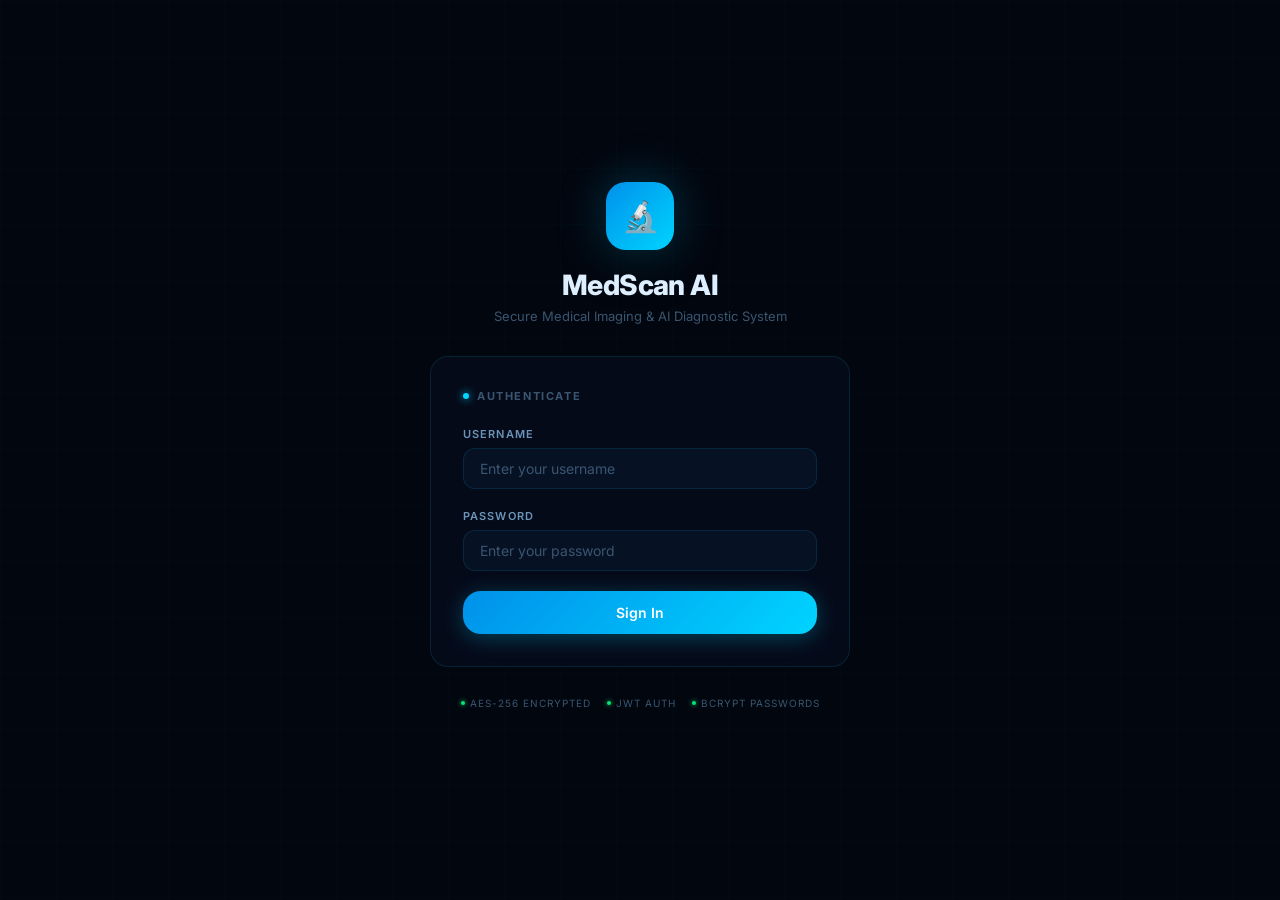
==== frontend/upload.html @ b6bf1d46 "Secure Medical Image AI System - MedScan AI with AES-256 encryption, HuggingFace classification, Gro" ====
<!DOCTYPE html>
<html lang="en">
<head>
  <meta charset="UTF-8">
  <meta name="viewport" content="width=device-width, initial-scale=1.0">
  <title>MedScan AI — Upload Image</title>
  <meta name="description" content="Upload and encrypt medical images for AI-assisted diagnosis.">
  <link rel="stylesheet" href="css/styles.css">
  <link rel="stylesheet" href="css/dashboard.css">
</head>
<body class="bg-grid page-wrap">

  <!-- Navigation -->
  <nav class="nav">
    <div class="nav-brand">
      <div class="nav-icon">🔬</div>
      <div>
        <div class="nav-title">MedScan AI</div>
        <div class="nav-subtitle">Medical Imaging</div>
      </div>
    </div>
    <div class="nav-actions">
      <a id="nav-dashboard-link" href="dashboard.html" class="btn btn-ghost btn-sm hidden">📊 Dashboard</a>
      <div class="nav-user">
        <div class="nav-avatar" id="nav-avatar">?</div>
        <div>
          <div class="nav-user-name" id="nav-username">—</div>
          <div class="nav-user-role" id="nav-role">—</div>
        </div>
      </div>
      <button class="btn btn-secondary btn-sm" onclick="logout()">Logout</button>
    </div>
  </nav>

  <!-- Toast container -->
  <div id="toast-host"></div>

  <div class="page-inner">

    <h1 class="page-heading anim-up">Upload Medical Image</h1>
    <p class="page-sub anim-up" style="animation-delay:.04s;">
      Encrypted with AES-256-CBC before storage. AI analysis runs on the viewer page.
    </p>

    <!-- System alert -->
    <div id="upload-alert" class="alert hidden" style="margin-bottom:16px;"></div>

    <!-- Drop zone -->
    <div class="drop-zone anim-up" id="drop-zone" style="animation-delay:.08s; margin-bottom:20px;">
      <input type="file" id="file-input" class="drop-zone-input" accept=".jpg,.jpeg,.png,.dcm">
      <span class="drop-icon" id="drop-icon">📁</span>
      <div class="drop-title" id="drop-title">Drop your image here, or click to browse</div>
      <div class="drop-sub"   id="drop-sub">Supported: JPG · PNG · DICOM (.dcm) — Max 50 MB</div>
    </div>

    <!-- Preview -->
    <div id="preview-wrap" class="preview-wrap hidden" style="margin-bottom:20px;">
      <img id="preview-img" class="preview-img" src="" alt="Preview">
      <div class="preview-bar" id="preview-filename">—</div>
    </div>

    <!-- Form card -->
    <div class="card anim-up" style="animation-delay:.12s;">
      <div class="card-header">
        <div class="card-title">
          <span class="card-title-dot"></span>
          Image Details
        </div>
        <span class="badge badge-info">Step 2 of 2</span>
      </div>
      <div class="card-body">

        <!-- Patient selector (dropdown populated from API, fallback to text input) -->
        <div class="form-group">
          <label class="form-label" for="patient-select">Patient</label>
          <div class="patient-select-wrap">
            <select id="patient-select" class="form-input">
              <option value="">Loading patients…</option>
            </select>
            <span id="patient-load-spin" class="patient-select-loading">
              <span class="spinner" style="width:14px;height:14px;"></span>
            </span>
          </div>
          <span class="form-hint" id="patient-hint">Fetching patient list from server…</span>
        </div>

        <!-- OR: manual patient ID fallback -->
        <div id="manual-pid-wrap" class="hidden">
          <div class="form-group">
            <label class="form-label" for="patient-id-manual">Patient ID (manual)</label>
            <input type="number" id="patient-id-manual" class="form-input"
                   placeholder="Enter numeric patient ID" min="1">
            <span class="form-hint">Patient select unavailable — enter ID manually.</span>
          </div>
        </div>

        <div class="row" style="justify-content:space-between; align-items:center; flex-wrap:wrap; gap:10px; margin-top:8px;">
          <a href="patient-new.html" class="btn btn-secondary btn-sm" id="add-patient-link" style="display:none;">
            + New Patient
          </a>
          <div class="row gap-8" style="margin-left:auto;">
            <button class="btn btn-secondary" onclick="clearForm()">Clear</button>
            <button class="btn btn-primary" id="upload-btn" onclick="submitUpload()" disabled>
              <span id="upload-btn-text">Upload &amp; Encrypt</span>
              <span id="upload-spinner" class="spinner hidden"></span>
            </button>
          </div>
        </div>

      </div>
    </div>

    <!-- Info cards -->
    <div class="stats-grid" style="grid-template-columns:repeat(auto-fit,minmax(150px,1fr)); margin-top:24px;">
      <div class="stat-card anim-up anim-d1">
        <div class="stat-icon">🔐</div>
        <div class="stat-body"><div class="stat-label">AES-256-CBC</div><div class="text-xs text-muted mt-8">Zero plaintext storage</div></div>
      </div>
      <div class="stat-card anim-up anim-d2">
        <div class="stat-icon">🤖</div>
        <div class="stat-body"><div class="stat-label">AI Analysis</div><div class="text-xs text-muted mt-8">HuggingFace + Groq</div></div>
      </div>
      <div class="stat-card anim-up anim-d3">
        <div class="stat-icon">✅</div>
        <div class="stat-body"><div class="stat-label">SHA-256</div><div class="text-xs text-muted mt-8">Integrity per view</div></div>
      </div>
      <div class="stat-card anim-up anim-d4">
        <div class="stat-icon">📋</div>
        <div class="stat-body"><div class="stat-label">Audit Log</div><div class="text-xs text-muted mt-8">Full activity trail</div></div>
      </div>
    </div>

  </div>

  <script src="js/api.js"></script>
  <script src="js/upload.js"></script>
</body>
</html>
---- frontend/css/styles.css ----
/* =========================================================
   MedScan AI  —  Medical Imaging System Design System
   A premium dark medical UI with Three.js viewer support
   ========================================================= */

@import url('https://fonts.googleapis.com/css2?family=Inter:wght@300;400;500;600;700;800&family=JetBrains+Mono:wght@400;500&display=swap');

/* ── Custom Properties ─────────────────────────────────── */
:root {
  --bg-void:       #02060f;
  --bg-primary:    #050b18;
  --bg-secondary:  #080f20;
  --bg-tertiary:   #0c1830;
  --bg-card:       rgba(6, 12, 28, 0.88);
  --bg-glass:      rgba(0, 150, 200, 0.04);

  --accent:        #00d4ff;
  --accent-dark:   #0091ea;
  --accent-dim:    rgba(0, 212, 255, 0.18);
  --accent-glow:   rgba(0, 212, 255, 0.28);

  --text-primary:  #ddeeff;
  --text-secondary:#6a94b8;
  --text-muted:    #3a5570;
  --text-accent:   #00d4ff;

  --border:        rgba(0, 212, 255, 0.12);
  --border-hover:  rgba(0, 212, 255, 0.38);

  --success:       #00e676;
  --success-bg:    rgba(0, 230, 118, 0.08);
  --danger:        #ff3d71;
  --danger-bg:     rgba(255, 61, 113, 0.08);
  --warning:       #ffaa00;
  --warning-bg:    rgba(255, 170, 0, 0.08);
  --info-bg:       rgba(0, 212, 255, 0.06);

  --r-sm:  6px;
  --r-md:  12px;
  --r-lg:  18px;
  --r-xl:  24px;
  --r-2xl: 32px;

  --shadow-card:   0 8px 40px rgba(0,0,0,0.5), 0 0 0 1px var(--border);
  --shadow-glow:   0 0 32px rgba(0,180,230,0.22);
  --shadow-input:  0 0 0 2px rgba(0,212,255,0.22);

  --ease: 0.22s cubic-bezier(0.4, 0, 0.2, 1);
}

/* ── Reset ─────────────────────────────────────────────── */
*, *::before, *::after { box-sizing: border-box; margin: 0; padding: 0; }
html { scroll-behavior: smooth; }
body {
  font-family: 'Inter', system-ui, sans-serif;
  background: var(--bg-void);
  color: var(--text-primary);
  min-height: 100vh;
  -webkit-font-smoothing: antialiased;
  overflow-x: hidden;
}
a { color: inherit; text-decoration: none; }
img { display: block; }
input, button, select, textarea { font-family: inherit; }

/* ── Scrollbar ─────────────────────────────────────────── */
::-webkit-scrollbar { width: 5px; height: 5px; }
::-webkit-scrollbar-track { background: var(--bg-primary); }
::-webkit-scrollbar-thumb { background: var(--bg-tertiary); border-radius: 3px; }
::-webkit-scrollbar-thumb:hover { background: var(--accent-dark); }

/* ── Ambient BG Grid (applied via body::before) ────────── */
.bg-grid::before {
  content: '';
  position: fixed; inset: 0; z-index: 0; pointer-events: none;
  background-image:
    linear-gradient(rgba(0,212,255,.025) 1px, transparent 1px),
    linear-gradient(90deg, rgba(0,212,255,.025) 1px, transparent 1px);
  background-size: 56px 56px;
}

/* ── Navigation ────────────────────────────────────────── */
.nav {
  position: fixed; top: 0; left: 0; right: 0; z-index: 200;
  height: 58px;
  background: rgba(3, 8, 20, 0.92);
  backdrop-filter: blur(24px);
  -webkit-backdrop-filter: blur(24px);
  border-bottom: 1px solid var(--border);
  display: flex; align-items: center;
  justify-content: space-between;
  padding: 0 24px;
}
.nav-brand { display: flex; align-items: center; gap: 12px; }
.nav-icon {
  width: 34px; height: 34px;
  background: linear-gradient(135deg, var(--accent-dark), var(--accent));
  border-radius: var(--r-sm);
  display: flex; align-items: center; justify-content: center;
  font-size: 17px;
  box-shadow: 0 0 18px var(--accent-glow);
}
.nav-title { font-size: 15px; font-weight: 700; letter-spacing: -0.3px; }
.nav-subtitle { font-size: 9px; color: var(--text-muted); letter-spacing: 1.8px; text-transform: uppercase; margin-top: 1px; }
.nav-actions { display: flex; align-items: center; gap: 10px; }
.nav-user {
  display: flex; align-items: center; gap: 10px;
  padding: 5px 14px; border-radius: var(--r-md);
  background: var(--bg-glass); border: 1px solid var(--border);
}
.nav-avatar {
  width: 26px; height: 26px; border-radius: 50%;
  background: linear-gradient(135deg, var(--accent-dark), var(--accent));
  display: flex; align-items: center; justify-content: center;
  font-size: 11px; font-weight: 700; color: #fff;
}
.nav-user-name { font-size: 13px; font-weight: 500; }
.nav-user-role { font-size: 9px; color: var(--text-muted); text-transform: uppercase; letter-spacing: .8px; }

/* ── Buttons ───────────────────────────────────────────── */
.btn {
  display: inline-flex; align-items: center; justify-content: center; gap: 7px;
  padding: 9px 20px; border: none; border-radius: var(--r-md);
  font-size: 13px; font-weight: 600; font-family: inherit;
  cursor: pointer; transition: all var(--ease);
  white-space: nowrap; position: relative; overflow: hidden;
  letter-spacing: 0.1px;
}
.btn::after {
  content: ''; position: absolute; inset: 0; pointer-events: none;
  background: rgba(255,255,255,.06); opacity: 0; transition: opacity var(--ease);
}
.btn:hover::after { opacity: 1; }
.btn:active { transform: scale(0.97); }
.btn:disabled { opacity: 0.38; cursor: not-allowed; transform: none !important; }

.btn-primary {
  background: linear-gradient(135deg, var(--accent-dark), var(--accent));
  color: #fff; box-shadow: 0 4px 22px var(--accent-glow);
}
.btn-primary:hover { box-shadow: 0 6px 32px rgba(0,212,255,.42); transform: translateY(-1px); }
.btn-secondary {
  background: transparent; color: var(--text-primary);
  border: 1px solid var(--border);
}
.btn-secondary:hover { border-color: var(--accent); color: var(--accent); box-shadow: 0 0 14px var(--accent-dim); }
.btn-ghost {
  background: var(--accent-dim); color: var(--accent);
  border: 1px solid rgba(0,212,255,.22);
}
.btn-ghost:hover { background: rgba(0,212,255,.25); border-color: var(--accent); }
.btn-danger { background: var(--danger-bg); color: var(--danger); border: 1px solid rgba(255,61,113,.28); }
.btn-danger:hover { background: rgba(255,61,113,.18); box-shadow: 0 0 14px rgba(255,61,113,.22); }

.btn-sm  { padding: 6px 14px; font-size: 12px; }
.btn-lg  { padding: 13px 32px; font-size: 14px; border-radius: var(--r-lg); }
.btn-block { width: 100%; }

/* ── Cards ─────────────────────────────────────────────── */
.card {
  background: var(--bg-card);
  border: 1px solid var(--border);
  border-radius: var(--r-lg);
  backdrop-filter: blur(20px);
  -webkit-backdrop-filter: blur(20px);
}
.card-header {
  padding: 14px 20px;
  border-bottom: 1px solid var(--border);
  display: flex; align-items: center; justify-content: space-between;
}
.card-title {
  font-size: 11px; font-weight: 700;
  text-transform: uppercase; letter-spacing: 1.6px;
  color: var(--text-muted);
  display: flex; align-items: center; gap: 8px;
}
.card-title-dot {
  width: 6px; height: 6px; border-radius: 50%;
  background: var(--accent); box-shadow: 0 0 8px var(--accent);
  animation: pulse-glow 2s ease-in-out infinite;
}
.card-body { padding: 20px; }

/* ── Form ──────────────────────────────────────────────── */
.form-group { display: flex; flex-direction: column; gap: 7px; margin-bottom: 20px; }
.form-label { font-size: 11px; font-weight: 600; color: var(--text-secondary); text-transform: uppercase; letter-spacing: 1.1px; }
.form-input {
  width: 100%; padding: 11px 16px;
  background: rgba(8, 18, 38, 0.9);
  border: 1px solid var(--border); border-radius: var(--r-md);
  color: var(--text-primary); font-size: 14px;
  transition: all var(--ease); outline: none;
}
.form-input:focus { border-color: var(--accent); box-shadow: var(--shadow-input); background: rgba(8, 18, 40, 1); }
.form-input::placeholder { color: var(--text-muted); }
.form-hint { font-size: 11px; color: var(--text-muted); }

/* ── Badges ────────────────────────────────────────────── */
.badge {
  display: inline-flex; align-items: center; gap: 6px;
  padding: 4px 12px; border-radius: 999px;
  font-size: 11px; font-weight: 700;
  text-transform: uppercase; letter-spacing: 0.7px;
}
.badge-dot { width: 6px; height: 6px; border-radius: 50%; flex-shrink: 0; }
.badge-success { background: var(--success-bg); color: var(--success); border: 1px solid rgba(0,230,118,.28); }
.badge-success .badge-dot { background: var(--success); box-shadow: 0 0 7px var(--success); animation: pulse-glow 1.6s ease-in-out infinite; }
.badge-danger  { background: var(--danger-bg);  color: var(--danger);  border: 1px solid rgba(255,61,113,.28); }
.badge-danger .badge-dot  { background: var(--danger);  box-shadow: 0 0 7px var(--danger);  animation: pulse-glow .8s ease-in-out infinite; }
.badge-warning { background: var(--warning-bg); color: var(--warning); border: 1px solid rgba(255,170,0,.28); }
.badge-info    { background: var(--info-bg);    color: var(--accent);  border: 1px solid rgba(0,212,255,.2); }

/* ── Spinner ───────────────────────────────────────────── */
.spinner {
  display: inline-block; width: 18px; height: 18px;
  border: 2px solid rgba(0,212,255,.14); border-top-color: var(--accent);
  border-radius: 50%; animation: spin .65s linear infinite; flex-shrink: 0;
}
.spinner-lg { width: 46px; height: 46px; border-width: 3px; }

/* Loading overlay */
.loading-overlay {
  position: absolute; inset: 0; z-index: 40;
  background: rgba(2,6,15,0.84); backdrop-filter: blur(10px);
  display: flex; flex-direction: column;
  align-items: center; justify-content: center; gap: 18px;
  border-radius: inherit;
}
.loading-text {
  font-size: 13px; color: var(--text-secondary);
  animation: pulse-text 1.4s ease-in-out infinite;
}

/* ── Alert ─────────────────────────────────────────────── */
.alert {
  padding: 12px 16px; border-radius: var(--r-md);
  font-size: 13px; display: flex; align-items: center; gap: 10px;
  animation: fadeIn .3s ease;
}
.alert-danger  { background: var(--danger-bg);  border: 1px solid rgba(255,61,113,.3);  color: #ff7799; }
.alert-success { background: var(--success-bg); border: 1px solid rgba(0,230,118,.3);  color: #60dda8; }
.alert-info    { background: var(--info-bg);    border: 1px solid rgba(0,212,255,.2);   color: var(--accent); }

/* ── Confidence bar ────────────────────────────────────── */
.confidence-wrap { display: flex; flex-direction: column; gap: 10px; }
.confidence-top  { display: flex; justify-content: space-between; align-items: flex-end; }
.conf-label      { font-size: 16px; font-weight: 700; color: var(--text-primary); }
.conf-pct        { font-size: 26px; font-weight: 800; color: var(--accent); font-family: 'JetBrains Mono', monospace; line-height: 1; }
.conf-track {
  height: 8px; background: rgba(0,212,255,.07);
  border-radius: 999px; overflow: hidden; border: 1px solid var(--border);
}
.conf-fill {
  height: 100%; width: 0%;
  background: linear-gradient(90deg, var(--accent-dark), var(--accent));
  border-radius: 999px;
  transition: width 1.3s cubic-bezier(.25,.46,.45,.94);
  box-shadow: 0 0 14px var(--accent-glow);
}
.conf-all-row {
  display: flex; justify-content: space-between; align-items: center;
  padding: 6px 0; border-bottom: 1px solid var(--border);
  font-size: 12px;
}
.conf-all-row:last-child { border-bottom: none; }
.conf-all-label { color: var(--text-secondary); flex: 1; }
.conf-all-mini-track {
  width: 80px; height: 4px;
  background: rgba(0,212,255,.07); border-radius: 999px; overflow: hidden; margin: 0 10px;
}
.conf-all-mini-fill {
  height: 100%; background: linear-gradient(90deg, var(--accent-dark), var(--accent));
  border-radius: 999px;
}
.conf-all-pct { font-size: 11px; font-family: 'JetBrains Mono', monospace; color: var(--text-muted); width: 36px; text-align: right; }

/* ── Report ─────────────────────────────────────────────── */
.report-body {
  font-size: 12.5px; line-height: 1.78;
  color: var(--text-secondary);
}
.report-body h1,.report-body h2,.report-body h3,.report-body h4 {
  font-size: 12px; font-weight: 700; color: var(--accent);
  text-transform: uppercase; letter-spacing: .9px;
  margin: 14px 0 6px;
}
.report-body strong,.report-body b { color: var(--text-primary); font-weight: 600; }
.report-body p  { margin-bottom: 10px; }
.report-body ul, .report-body ol { padding-left: 18px; margin-bottom: 10px; }
.report-body li { margin-bottom: 4px; }
.report-body hr { border: none; border-top: 1px solid var(--border); margin: 12px 0; }
.report-body blockquote {
  border-left: 3px solid var(--accent); padding-left: 12px;
  color: var(--text-muted); font-style: italic;
}

/* ── Animations ────────────────────────────────────────── */
@keyframes spin       { to { transform: rotate(360deg); } }
@keyframes pulse-glow { 0%,100% { opacity:1; } 50% { opacity:.35; } }
@keyframes pulse-text { 0%,100% { opacity:.7; } 50% { opacity:1; } }
@keyframes fadeInUp   { from { opacity:0; transform:translateY(16px); } to { opacity:1; transform:translateY(0); } }
@keyframes fadeIn     { from { opacity:0; } to { opacity:1; } }
@keyframes slideLeft  { from { opacity:0; transform:translateX(20px); } to { opacity:1; transform:translateX(0); } }

/* ── Utility ────────────────────────────────────────────── */
.hidden     { display: none !important; }
.mono       { font-family: 'JetBrains Mono', monospace; }
.text-muted { color: var(--text-muted); }
.text-accent{ color: var(--accent); }
.text-sm    { font-size: 12px; }
.text-xs    { font-size: 11px; }
.divider    { height: 1px; background: var(--border); margin: 8px 0; }
.row        { display: flex; align-items: center; }
.row-between{ display: flex; align-items: center; justify-content: space-between; }
.col        { display: flex; flex-direction: column; gap: 4px; }
.gap-4      { gap: 4px; } .gap-8 { gap: 8px; } .gap-12 { gap: 12px; } .gap-16 { gap: 16px; }
.p-4        { padding: 4px; } .p-8 { padding: 8px; } .p-16 { padding: 16px; }
.mt-8       { margin-top: 8px; } .mt-16 { margin-top: 16px; } .mt-24 { margin-top: 24px; }
.w-full     { width: 100%; }
.anim-up    { animation: fadeInUp .45s ease forwards; }
.anim-left  { animation: slideLeft .45s ease forwards; }
.anim-d1    { animation-delay:.05s; } .anim-d2 { animation-delay:.1s; }
.anim-d3    { animation-delay:.18s;} .anim-d4 { animation-delay:.26s; }

/* ── LOGIN PAGE ────────────────────────────────────────── */
.login-root {
  min-height: 100vh;
  display: flex; align-items: center; justify-content: center;
  padding: 24px; position: relative; z-index: 1;
}
.login-outer { width: 100%; max-width: 420px; }
.login-head  { text-align: center; margin-bottom: 32px; }
.login-logo  {
  display: inline-flex; width: 68px; height: 68px;
  background: linear-gradient(135deg, var(--accent-dark), var(--accent));
  border-radius: 20px; align-items: center; justify-content: center;
  font-size: 30px; margin-bottom: 18px;
  box-shadow: 0 0 48px rgba(0,180,230,.3), 0 12px 40px rgba(0,0,0,.5);
}
.login-title    { font-size: 28px; font-weight: 800; letter-spacing: -0.6px; margin-bottom: 6px; }
.login-tagline  { font-size: 13px; color: var(--text-muted); }
.login-card     { padding: 32px; animation: fadeInUp .5s ease; }

/* Security indicator strip at bottom */
.login-security {
  margin-top: 20px; padding: 10px 16px;
  display: flex; align-items: center; justify-content: center; gap: 16px;
  font-size: 10px; color: var(--text-muted); text-transform: uppercase; letter-spacing: 1px;
}
.login-security-item { display: flex; align-items: center; gap: 5px; }
.login-security-dot  { width: 4px; height: 4px; border-radius: 50%; background: var(--success); box-shadow: 0 0 5px var(--success); }

/* ── UPLOAD PAGE ───────────────────────────────────────── */
.page-wrap { padding-top: 58px; min-height: 100vh; position: relative; z-index: 1; }
.page-inner { max-width: 760px; margin: 0 auto; padding: 40px 24px; }
.page-heading { font-size: 22px; font-weight: 800; letter-spacing: -0.4px; margin-bottom: 4px; }
.page-sub     { font-size: 13px; color: var(--text-muted); margin-bottom: 32px; }

/* Drop zone */
.drop-zone {
  position: relative; border: 2px dashed var(--border);
  border-radius: var(--r-lg); padding: 48px 24px;
  text-align: center; cursor: pointer;
  background: rgba(0,212,255,.018);
  transition: all var(--ease);
}
.drop-zone:hover, .drop-zone.drag-active {
  border-color: var(--accent);
  background: rgba(0,212,255,.05);
  box-shadow: 0 0 36px var(--accent-dim);
}
.drop-zone-input {
  position: absolute; inset: 0; width: 100%; height: 100%;
  opacity: 0; cursor: pointer;
}
.drop-icon  { font-size: 52px; margin-bottom: 14px; display: block; }
.drop-title { font-size: 16px; font-weight: 600; margin-bottom: 6px; }
.drop-sub   { font-size: 12px; color: var(--text-muted); }

/* Preview */
.preview-wrap {
  border-radius: var(--r-md); overflow: hidden;
  border: 1px solid var(--border); position: relative;
  background: #000; max-height: 320px;
  animation: fadeIn .35s ease;
}
.preview-img  { width: 100%; max-height: 320px; object-fit: contain; }
.preview-bar  {
  position: absolute; bottom: 0; left: 0; right: 0;
  background: linear-gradient(transparent, rgba(2,6,15,.95));
  padding: 16px; font-size: 11px; color: var(--text-secondary); font-family: 'JetBrains Mono', monospace;
}

/* ── VIEWER PAGE ───────────────────────────────────────── */
.viewer-root      { height: 100vh; display: flex; flex-direction: column; overflow: hidden; padding-top: 58px; }
.viewer-layout    { flex: 1; display: flex; overflow: hidden; }

/* Left: canvas */
.canvas-panel     { flex: 1; position: relative; background: #020812; overflow: hidden; }
#three-canvas     { display: block; width: 100%; height: 100%; }

/* Toolbar */
.canvas-toolbar {
  position: absolute; top: 14px; left: 50%; transform: translateX(-50%);
  display: flex; gap: 4px;
  background: rgba(3,8,20,.82); backdrop-filter: blur(14px);
  padding: 6px; border-radius: var(--r-lg); border: 1px solid var(--border);
  z-index: 10;
}
.tool-btn {
  width: 36px; height: 36px; border: none;
  border-radius: var(--r-sm); background: transparent;
  color: var(--text-secondary); cursor: pointer; font-size: 16px;
  display: flex; align-items: center; justify-content: center;
  transition: all var(--ease); position: relative;
}
.tool-btn:hover { background: rgba(0,212,255,.1); color: var(--accent); }
.tool-btn.on    { background: rgba(0,212,255,.16); color: var(--accent); box-shadow: 0 0 10px var(--accent-dim); }
.tool-sep       { width: 1px; background: var(--border); margin: 4px 2px; }

/* Canvas corner HUD */
.canvas-hud {
  position: absolute; bottom: 14px; left: 16px;
  font-size: 10px; color: rgba(0,180,230,.35);
  font-family: 'JetBrains Mono', monospace; line-height: 1.7;
  pointer-events: none; z-index: 5;
}
/* Vignette */
.canvas-panel::after {
  content: ''; position: absolute; inset: 0; pointer-events: none;
  background: radial-gradient(ellipse 80% 80% at 50% 50%, transparent 60%, rgba(2,6,15,.55) 100%);
}

/* Right panel */
.right-panel {
  width: 370px; min-width: 330px;
  background: var(--bg-secondary); border-left: 1px solid var(--border);
  display: flex; flex-direction: column; overflow: hidden;
}
.right-panel-inner {
  flex: 1; overflow-y: auto; padding: 14px;
  display: flex; flex-direction: column; gap: 10px;
}

/* Panel section card */
.psec {
  background: var(--bg-card); border: 1px solid var(--border);
  border-radius: var(--r-md); overflow: hidden;
}
.psec-head {
  padding: 9px 14px;
  border-bottom: 1px solid var(--border);
  background: rgba(0,212,255,.025);
  display: flex; align-items: center; justify-content: space-between;
}
.psec-title {
  font-size: 10px; font-weight: 700; text-transform: uppercase;
  letter-spacing: 1.6px; color: var(--text-muted);
}
.psec-body  { padding: 14px; }

/* Top info strip */
.info-strip {
  display: flex; align-items: center; justify-content: space-between;
  padding: 10px 14px;
  background: var(--bg-tertiary); border-radius: var(--r-md);
  border: 1px solid var(--border);
}
.info-strip-id { font-family: 'JetBrains Mono', monospace; font-size: 14px; font-weight: 600; }
.type-chip {
  font-size: 10px; font-weight: 700; text-transform: uppercase;
  letter-spacing: 1.2px; color: var(--accent);
  background: var(--accent-dim); border: 1px solid rgba(0,212,255,.22);
  padding: 3px 10px; border-radius: 999px;
}

@media (max-width: 900px) {
  .right-panel { width: 100%; min-width: unset; border-left: none; border-top: 1px solid var(--border); max-height: 50vh; }
  .viewer-layout { flex-direction: column; }
}
---- frontend/css/dashboard.css ----
/* ── Dashboard-specific CSS ──────────────────────────────
   Extends styles.css (must be loaded after it).
   ──────────────────────────────────────────────────────── */

/* ── Stats grid ────────────────────────────────────────── */
.stats-grid {
  display: grid;
  grid-template-columns: repeat(auto-fit, minmax(170px, 1fr));
  gap: 12px;
  margin-bottom: 20px;
}
.stat-card {
  background: var(--bg-card);
  border: 1px solid var(--border);
  border-radius: var(--r-md);
  padding: 18px 16px;
  display: flex;
  align-items: center;
  gap: 14px;
  transition: all var(--ease);
  position: relative;
  overflow: hidden;
}
.stat-card::before {
  content: '';
  position: absolute; bottom: 0; left: 0; right: 0; height: 2px;
  background: linear-gradient(90deg, var(--accent-dark), var(--accent));
  opacity: 0; transition: opacity var(--ease);
}
.stat-card:hover::before { opacity: 1; }
.stat-card:hover { border-color: var(--border-hover); box-shadow: var(--shadow-glow); }

.stat-card-danger::before { background: linear-gradient(90deg, #c0002a, var(--danger)) !important; }
.stat-card-danger { border-color: rgba(255,61,113,.18); }

.stat-icon {
  font-size: 26px; flex-shrink: 0;
  width: 44px; height: 44px;
  display: flex; align-items: center; justify-content: center;
  background: var(--bg-tertiary); border-radius: var(--r-sm);
  border: 1px solid var(--border);
}
.stat-value {
  font-size: 26px; font-weight: 800;
  font-family: 'JetBrains Mono', monospace;
  color: var(--text-primary); line-height: 1;
  margin-bottom: 4px;
}
.stat-label { font-size: 11px; color: var(--text-muted); text-transform: uppercase; letter-spacing: 0.8px; }

/* ── Chart + Filter row ────────────────────────────────── */
.dash-row {
  display: grid;
  grid-template-columns: 280px 1fr;
  gap: 16px;
  margin-bottom: 16px;
}
@media (max-width: 800px) { .dash-row { grid-template-columns: 1fr; } }

.dash-chart-card { min-height: 280px; }
.dash-filter-card {}

.filter-grid {
  display: grid;
  grid-template-columns: 1fr 1fr;
  gap: 12px;
}
@media (max-width: 600px) { .filter-grid { grid-template-columns: 1fr; } }

/* ── Log table ─────────────────────────────────────────── */
.table-wrap {
  overflow-x: auto;
  max-height: 520px;
  overflow-y: auto;
}
.log-table {
  width: 100%; border-collapse: collapse;
  font-size: 12px;
}
.log-table th {
  position: sticky; top: 0; z-index: 5;
  padding: 10px 14px;
  text-align: left;
  font-size: 10px; font-weight: 700;
  text-transform: uppercase; letter-spacing: 1.2px;
  color: var(--text-muted);
  background: var(--bg-tertiary);
  border-bottom: 1px solid var(--border);
  white-space: nowrap;
}
.log-table td {
  padding: 10px 14px;
  border-bottom: 1px solid rgba(0,212,255,.06);
  color: var(--text-secondary);
  vertical-align: middle;
  white-space: nowrap;
}
.log-table tr:last-child td { border-bottom: none; }
.log-table tr:hover td { background: rgba(0,212,255,.028); }

/* Action badge colours */
.action-badge {
  display: inline-block; padding: 3px 9px;
  border-radius: 999px; font-size: 10px; font-weight: 700;
  text-transform: uppercase; letter-spacing: .6px;
  white-space: nowrap;
}
.action-login-success    { background: rgba(0,230,118,.1);  color: #00e676; border: 1px solid rgba(0,230,118,.25); }
.action-login-failed     { background: rgba(255,170,0,.1);  color: #ffaa00; border: 1px solid rgba(255,170,0,.25); }
.action-login-locked     { background: rgba(255,61,113,.1); color: #ff3d71; border: 1px solid rgba(255,61,113,.25); }
.action-image-upload     { background: rgba(0,145,234,.1);  color: #0091ea; border: 1px solid rgba(0,145,234,.25); }
.action-image-view       { background: rgba(0,212,255,.1);  color: #00d4ff; border: 1px solid rgba(0,212,255,.25); }
.action-image-integrity  { background: rgba(255,61,113,.15);color: #ff3d71; border: 1px solid rgba(255,61,113,.35); font-weight: 900; }
.action-error            { background: rgba(255,170,0,.1);  color: #ffaa00; border: 1px solid rgba(255,170,0,.25); }
.action-user             { background: rgba(156,39,176,.1); color: #ce93d8; border: 1px solid rgba(156,39,176,.25); }
.action-default          { background: var(--bg-glass);     color: var(--text-muted); border: 1px solid var(--border); }

/* Detail toggle */
.detail-btn {
  background: var(--bg-glass); border: 1px solid var(--border);
  color: var(--text-muted); border-radius: var(--r-sm);
  padding: 2px 8px; font-size: 10px; cursor: pointer;
  transition: all var(--ease);
}
.detail-btn:hover { color: var(--accent); border-color: rgba(0,212,255,.3); }

.detail-row td {
  padding: 0 14px 12px !important;
  background: rgba(0,212,255,.02);
}
.detail-pre {
  font-family: 'JetBrains Mono', monospace; font-size: 11px;
  color: var(--text-secondary); white-space: pre-wrap; word-break: break-all;
  background: var(--bg-tertiary); border: 1px solid var(--border);
  border-radius: var(--r-sm); padding: 10px; margin: 0;
  max-height: 160px; overflow-y: auto;
}

/* ── Pagination ────────────────────────────────────────── */
.dash-pagination {
  display: flex; align-items: center; justify-content: center;
  gap: 12px; padding: 14px;
  border-top: 1px solid var(--border);
}
.pager-info { font-size: 12px; color: var(--text-muted); font-family: 'JetBrains Mono', monospace; }

/* ── Timestamp formatting ──────────────────────────────── */
.ts-date { color: var(--text-muted); }
.ts-time { color: var(--text-primary); font-weight: 600; font-family: 'JetBrains Mono', monospace; }

/* ── Upload page: patient select ───────────────────────── */
.patient-select-wrap { position: relative; }
.patient-select-loading {
  position: absolute; right: 12px; top: 50%; transform: translateY(-50%);
  pointer-events: none;
}

/* ── Navbar admin link ─────────────────────────────────── */
.nav-admin-link {
  font-size: 11px; font-weight: 600; padding: 5px 12px;
  border-radius: var(--r-sm); text-transform: uppercase; letter-spacing: 0.8px;
}

/* ── Error toasts ──────────────────────────────────────── */
.toast-container {
  position: fixed; bottom: 24px; right: 24px; z-index: 999;
  display: flex; flex-direction: column; gap: 8px; pointer-events: none;
}
.toast {
  padding: 12px 18px; border-radius: var(--r-md);
  font-size: 13px; font-weight: 500;
  backdrop-filter: blur(12px); pointer-events: auto;
  animation: slideLeft .3s ease, fadeOut .3s ease 3.5s forwards;
  max-width: 340px;
}
.toast-error   { background: rgba(255,61,113,.2);  border: 1px solid rgba(255,61,113,.4);  color: #ff7799; }
.toast-success { background: rgba(0,230,118,.15);  border: 1px solid rgba(0,230,118,.35);  color: #69f0ae; }
.toast-info    { background: rgba(0,212,255,.1);   border: 1px solid rgba(0,212,255,.3);   color: var(--accent); }

@keyframes fadeOut { to { opacity: 0; transform: translateX(20px); } }
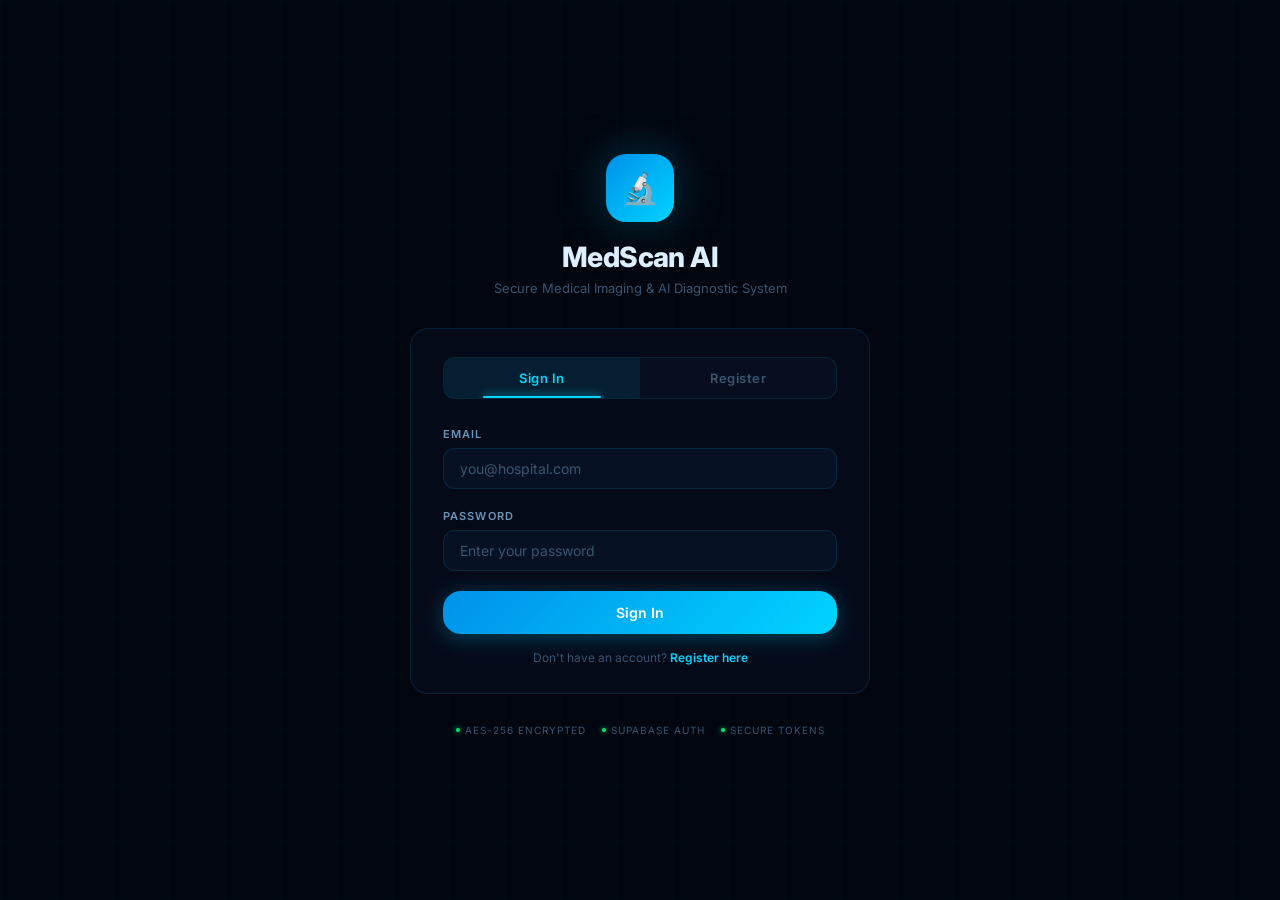
==== commit 6f892347: "feat: add inline new patient form on upload page - no page navigation needed" ====
--- a/frontend/upload.html
+++ b/frontend/upload.html
@@ -94,10 +94,53 @@
           </div>
         </div>
 
+        <!-- Inline New Patient Form (collapsible) -->
+        <div id="add-patient-link" style="display:none; margin-top:4px;">
+          <button type="button" id="toggle-new-patient-btn" class="btn btn-secondary btn-sm"
+                  onclick="toggleNewPatientForm()" style="margin-bottom:12px;">
+            + Add New Patient
+          </button>
+
+          <div id="new-patient-inline" style="display:none; border:1px solid rgba(255,255,255,0.1); border-radius:10px; padding:16px; background:rgba(255,255,255,0.03); margin-bottom:12px;">
+            <div style="font-size:13px; font-weight:600; color:var(--accent); margin-bottom:14px; letter-spacing:.04em;">🧑‍⚕️ NEW PATIENT DETAILS</div>
+
+            <div id="inline-patient-alert" class="alert hidden" style="margin-bottom:12px;"></div>
+
+            <div class="form-group">
+              <label class="form-label" for="np-name">Full Name <span style="color:var(--danger)">*</span></label>
+              <input type="text" id="np-name" class="form-input" placeholder="e.g. Eleanor Vance" maxlength="120">
+            </div>
+            <div style="display:grid; grid-template-columns:1fr 1fr; gap:12px;">
+              <div class="form-group">
+                <label class="form-label" for="np-dob">Date of Birth <span style="color:var(--danger)">*</span></label>
+                <input type="date" id="np-dob" class="form-input">
+              </div>
+              <div class="form-group">
+                <label class="form-label" for="np-gender">Gender <span style="color:var(--danger)">*</span></label>
+                <select id="np-gender" class="form-input">
+                  <option value="" disabled selected>Select…</option>
+                  <option value="male">Male</option>
+                  <option value="female">Female</option>
+                  <option value="other">Other</option>
+                </select>
+              </div>
+            </div>
+            <div class="form-group">
+              <label class="form-label" for="np-contact">Contact Number <span style="color:var(--text-muted); font-weight:400;">(optional)</span></label>
+              <input type="text" id="np-contact" class="form-input" placeholder="e.g. +91 98765 43210" maxlength="20">
+            </div>
+            <div style="display:flex; gap:8px; justify-content:flex-end; margin-top:8px;">
+              <button type="button" class="btn btn-secondary btn-sm" onclick="toggleNewPatientForm()">Cancel</button>
+              <button type="button" class="btn btn-primary btn-sm" id="create-patient-btn" onclick="submitInlinePatient()">
+                <span id="create-patient-text">Create Patient</span>
+                <span id="create-patient-spinner" class="spinner hidden"></span>
+              </button>
+            </div>
+          </div>
+        </div>
+
         <div class="row" style="justify-content:space-between; align-items:center; flex-wrap:wrap; gap:10px; margin-top:8px;">
-          <a href="patient-new.html" class="btn btn-secondary btn-sm" id="add-patient-link" style="display:none;">
-            + New Patient
-          </a>
+          <div></div>
           <div class="row gap-8" style="margin-left:auto;">
             <button class="btn btn-secondary" onclick="clearForm()">Clear</button>
             <button class="btn btn-primary" id="upload-btn" onclick="submitUpload()" disabled>
